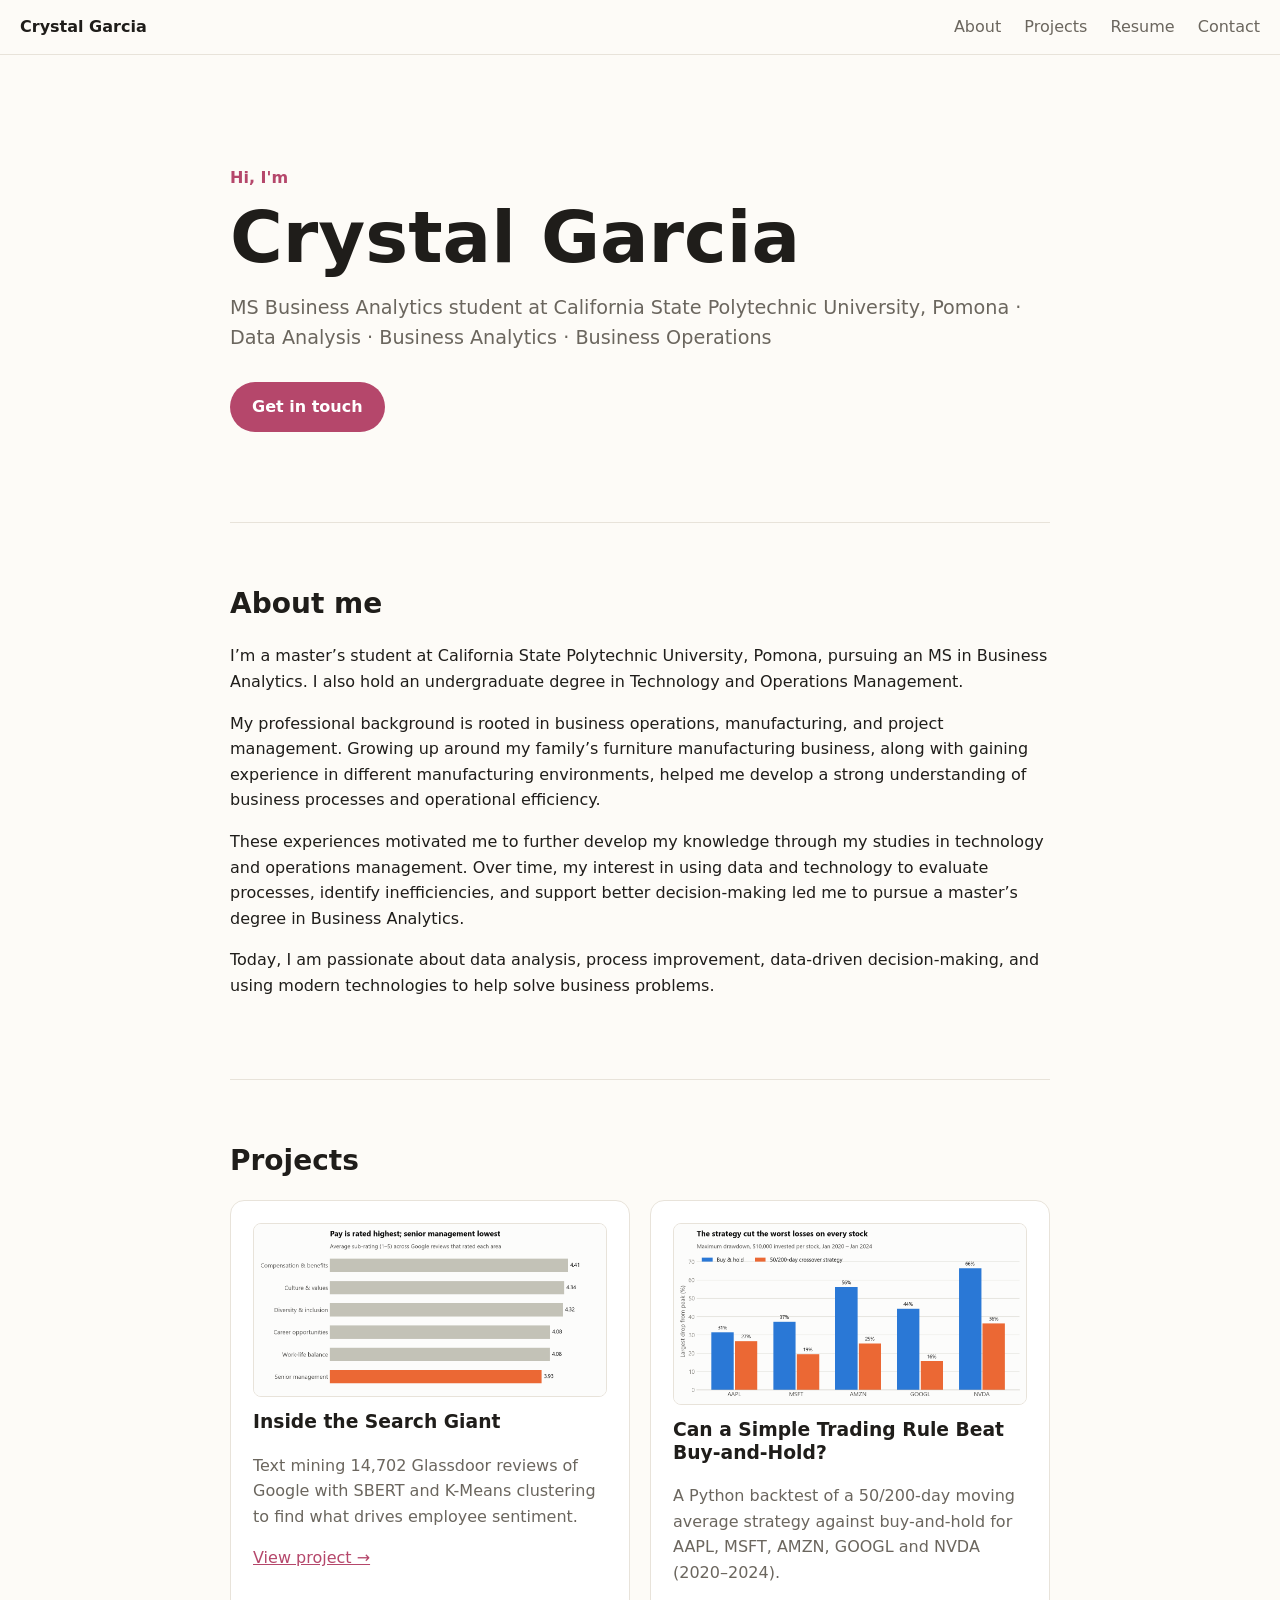
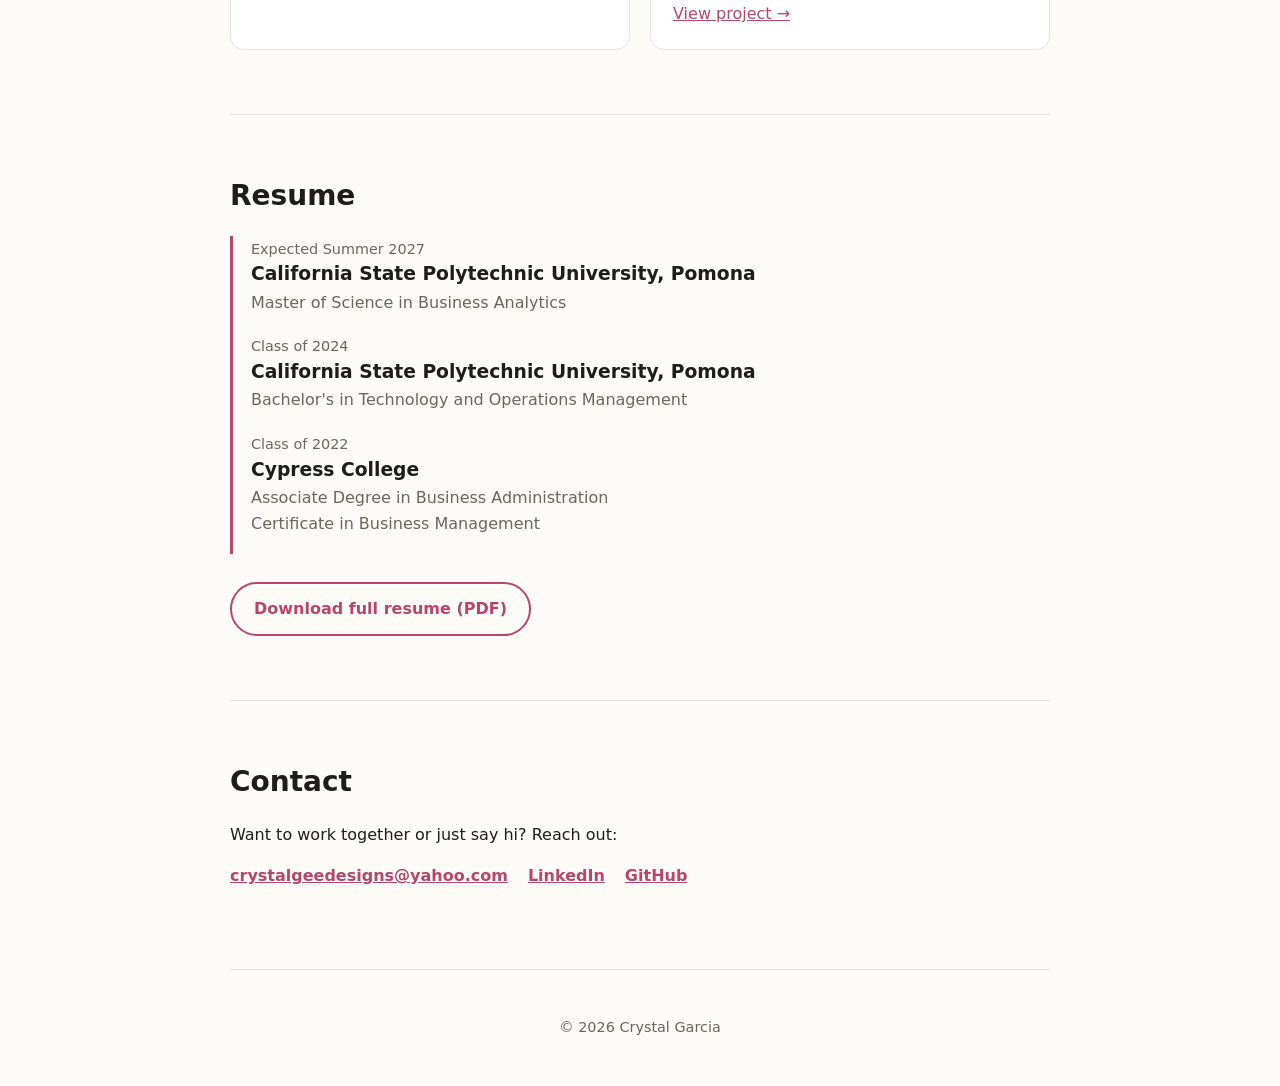
==== index.html @ ae6e78d5 "About me: change "business analysis" to "data analysis" Co-Authored-By: Claude Opus 5.5 <noreply@ant" ====
<!DOCTYPE html>
<html lang="en">
<head>
  <meta charset="UTF-8">
  <meta name="viewport" content="width=device-width, initial-scale=1.0">
  <!-- The text in the browser tab -->
  <title>Crystal Garcia</title>
  <meta name="description" content="Crystal Garcia: MS Business Analytics student at California State Polytechnic University, Pomona.">
  <link rel="stylesheet" href="style.css">
</head>
<body>

  <!-- ============ TOP NAVIGATION ============ -->
  <header class="nav">
    <a class="logo" href="#top">Crystal Garcia</a>
    <nav>
      <a href="#about">About</a>
      <a href="#projects">Projects</a>
      <a href="#resume">Resume</a>
      <a href="#contact">Contact</a>
    </nav>
  </header>

  <main id="top">

    <!-- ============ HERO (the big intro at the top) ============ -->
    <section class="hero">
      <p class="eyebrow">Hi, I'm</p>
      <h1>Crystal Garcia</h1>
      <!-- EDIT ME: a one-line description of yourself -->
      <p class="tagline">MS Business Analytics student at California State Polytechnic University, Pomona &middot; Data Analysis &middot; Business Analytics &middot; Business Operations</p>
      <a class="button" href="#contact">Get in touch</a>
    </section>

    <!-- ============ ABOUT ============ -->
    <section id="about">
      <h2>About me</h2>
      <!-- EDIT ME: write 2–4 sentences about who you are and what you're into -->
      <p>
        I’m a master’s student at California State Polytechnic University, Pomona, pursuing an MS in Business Analytics.
        I also hold an undergraduate degree in Technology and Operations Management.
      </p>
      <p>
        My professional background is rooted in business operations, manufacturing, and project management. Growing up
        around my family’s furniture manufacturing business, along with gaining experience in different manufacturing
        environments, helped me develop a strong understanding of business processes and operational efficiency.
      </p>
      <p>
        These experiences motivated me to further develop my knowledge through my studies in technology and operations
        management. Over time, my interest in using data and technology to evaluate processes, identify inefficiencies,
        and support better decision-making led me to pursue a master’s degree in Business Analytics.
      </p>
      <p>
        Today, I am passionate about data analysis, process improvement, data-driven decision-making, and using
        modern technologies to help solve business problems.
      </p>
    </section>

    <!-- ============ PROJECTS ============ -->
    <!-- To add a project: copy one whole <article> ... </article> block and paste it below the others. -->
    <section id="projects">
      <h2>Projects</h2>
      <div class="grid">

        <article class="card">
          <img class="card-img" src="projects/google-reviews/chart_3_subratings.png" alt="Chart of Google employee sub-ratings">
          <h3>Inside the Search Giant</h3>
          <p>Text mining 14,702 Glassdoor reviews of Google with SBERT and K-Means clustering to find what drives employee sentiment.</p>
          <a href="projects/google-reviews/index.html">View project &rarr;</a>
        </article>

        <article class="card">
          <img class="card-img" src="projects/stock-backtest/drawdown_comparison.png" alt="Chart comparing drawdowns of buy-and-hold and a moving average strategy">
          <h3>Can a Simple Trading Rule Beat Buy-and-Hold?</h3>
          <p>A Python backtest of a 50/200-day moving average strategy against buy-and-hold for AAPL, MSFT, AMZN, GOOGL and NVDA (2020–2024).</p>
          <a href="projects/stock-backtest/index.html">View project &rarr;</a>
        </article>

      </div>
    </section>

    <!-- ============ RESUME ============ -->
    <section id="resume">
      <h2>Resume</h2>
      <div class="timeline">
        <div class="item">
          <span class="when">Expected Summer 2027</span>
          <h3>California State Polytechnic University, Pomona</h3>
          <p>Master of Science in Business Analytics</p>
        </div>
        <div class="item">
          <span class="when">Class of 2024</span>
          <h3>California State Polytechnic University, Pomona</h3>
          <p>Bachelor's in Technology and Operations Management</p>
        </div>
        <div class="item">
          <span class="when">Class of 2022</span>
          <h3>Cypress College</h3>
          <p>Associate Degree in Business Administration</p>
          <p>Certificate in Business Management</p>
        </div>
      </div>
      <!-- HIDDEN for now: put a PDF named resume.pdf in this folder, then delete the word "hidden" below -->
      <a class="button secondary" href="resume.pdf" hidden>Download full resume (PDF)</a>
    </section>

    <!-- ============ CONTACT ============ -->
    <section id="contact">
      <h2>Contact</h2>
      <p>Want to work together or just say hi? Reach out:</p>
      <ul class="links">
        <!-- EDIT ME: replace these with your real links, or delete the ones you don't want -->
        <li><a href="mailto:crystalgeedesigns@yahoo.com">crystalgeedesigns@yahoo.com</a></li>
        <li><a href="https://www.linkedin.com/in/crystal-g-053426270/">LinkedIn</a></li>
        <li><a href="https://github.com/crystal76123">GitHub</a></li>
      </ul>
    </section>

  </main>

  <footer>
    <p>&copy; 2026 Crystal Garcia</p>
  </footer>

</body>
</html>
---- style.css ----
/* ===========================================================
   COLORS & FONTS: change these to restyle the whole site
   =========================================================== */
:root {
  --bg: #fdfbf7;          /* page background */
  --text: #1f1d1a;        /* main text */
  --muted: #6b665e;       /* softer gray text */
  --accent: #b5476b;      /* buttons & links (try #2f6fdb for blue) */
  --card: #ffffff;        /* project card background */
  --border: #e8e3da;
  --font: system-ui, -apple-system, "Segoe UI", Roboto, sans-serif;
}

/* Automatic dark mode when the visitor's computer is in dark mode */
@media (prefers-color-scheme: dark) {
  :root {
    --bg: #17161a;
    --text: #f1eee9;
    --muted: #a9a49c;
    --accent: #e48aa8;
    --card: #211f25;
    --border: #34313a;
  }
}

/* ===========================================================
   BASICS
   =========================================================== */
* { box-sizing: border-box; }

html { scroll-behavior: smooth; }

body {
  margin: 0;
  background: var(--bg);
  color: var(--text);
  font-family: var(--font);
  line-height: 1.6;
}

main {
  max-width: 860px;
  margin: 0 auto;
  padding: 0 20px;
}

section {
  padding: 64px 0;
  border-bottom: 1px solid var(--border);
  scroll-margin-top: 60px; /* so the nav bar doesn't cover headings */
}

h1, h2, h3 { line-height: 1.2; }
h2 { font-size: 1.75rem; margin-top: 0; }

a { color: var(--accent); }

/* ===========================================================
   NAVIGATION BAR
   =========================================================== */
.nav {
  position: sticky;
  top: 0;
  z-index: 10;
  display: flex;
  justify-content: space-between;
  align-items: center;
  flex-wrap: wrap;
  gap: 8px;
  padding: 14px 20px;
  background: var(--bg);
  border-bottom: 1px solid var(--border);
}
.logo {
  font-weight: 700;
  color: var(--text);
  text-decoration: none;
}
.nav nav a {
  margin-left: 18px;
  color: var(--muted);
  text-decoration: none;
}
.nav nav a:hover { color: var(--accent); }

/* ===========================================================
   HERO
   =========================================================== */
.hero { padding: 110px 0 90px; }
.eyebrow { color: var(--accent); font-weight: 600; margin: 0; }
.hero h1 { font-size: clamp(2.5rem, 8vw, 4.5rem); margin: 4px 0 12px; }
.tagline { font-size: 1.2rem; color: var(--muted); margin: 0 0 28px; }

/* ===========================================================
   BUTTONS
   =========================================================== */
.button {
  display: inline-block;
  padding: 12px 22px;
  border-radius: 999px;
  background: var(--accent);
  color: #fff;
  text-decoration: none;
  font-weight: 600;
}
.button.secondary {
  background: transparent;
  color: var(--accent);
  border: 2px solid var(--accent);
}

/* ===========================================================
   PROJECT CARDS
   =========================================================== */
.grid {
  display: grid;
  grid-template-columns: repeat(auto-fit, minmax(230px, 1fr));
  gap: 20px;
}
.card {
  background: var(--card);
  border: 1px solid var(--border);
  border-radius: 14px;
  padding: 22px;
}
.card h3 { margin-top: 0; }
.card p { color: var(--muted); }

.card-img {
  display: block;
  width: 100%;
  border-radius: 8px;
  margin-bottom: 14px;
  border: 1px solid var(--border);
}

/* ===========================================================
   PROJECT PAGES
   =========================================================== */
.project-hero { padding: 70px 0 50px; }
.project-hero h1 { font-size: clamp(2rem, 6vw, 3.2rem); margin: 4px 0 12px; }
.tools { color: var(--muted); font-size: 0.95rem; margin: 0; }

figure { margin: 0 0 44px; }
figure img {
  display: block;
  width: 100%;
  height: auto;
  border-radius: 12px;
  border: 1px solid var(--border);
}
figcaption { margin-top: 12px; color: var(--muted); }
figcaption strong { color: var(--text); }

.back { padding: 32px 0 0; }

/* Results tables on project pages */
.table-wrap { overflow-x: auto; }
table { width: 100%; border-collapse: collapse; font-variant-numeric: tabular-nums; }
th, td { padding: 10px 12px; text-align: left; border-bottom: 1px solid var(--border); }
th { font-size: 0.9rem; color: var(--muted); font-weight: 600; }
.caption { margin: 12px 0 44px; color: var(--muted); }
.caption strong { color: var(--text); }

/* Project files list */
.files { padding-left: 20px; }
.files a { font-weight: 600; }
.files span { color: var(--muted); font-size: 0.9rem; }
.note { color: var(--muted); font-size: 0.9rem; }

/* ===========================================================
   RESUME TIMELINE
   =========================================================== */
.timeline { margin-bottom: 28px; }
.item {
  border-left: 3px solid var(--accent);
  padding: 0 0 18px 18px;
}
.item h3 { margin: 2px 0 4px; }
.item p { margin: 0; color: var(--muted); }
.when { font-size: 0.9rem; color: var(--muted); }

/* ===========================================================
   CONTACT & FOOTER
   =========================================================== */
.links { list-style: none; padding: 0; display: flex; flex-wrap: wrap; gap: 20px; }
.links a { font-weight: 600; }

footer {
  text-align: center;
  color: var(--muted);
  padding: 32px 20px;
  font-size: 0.9rem;
}
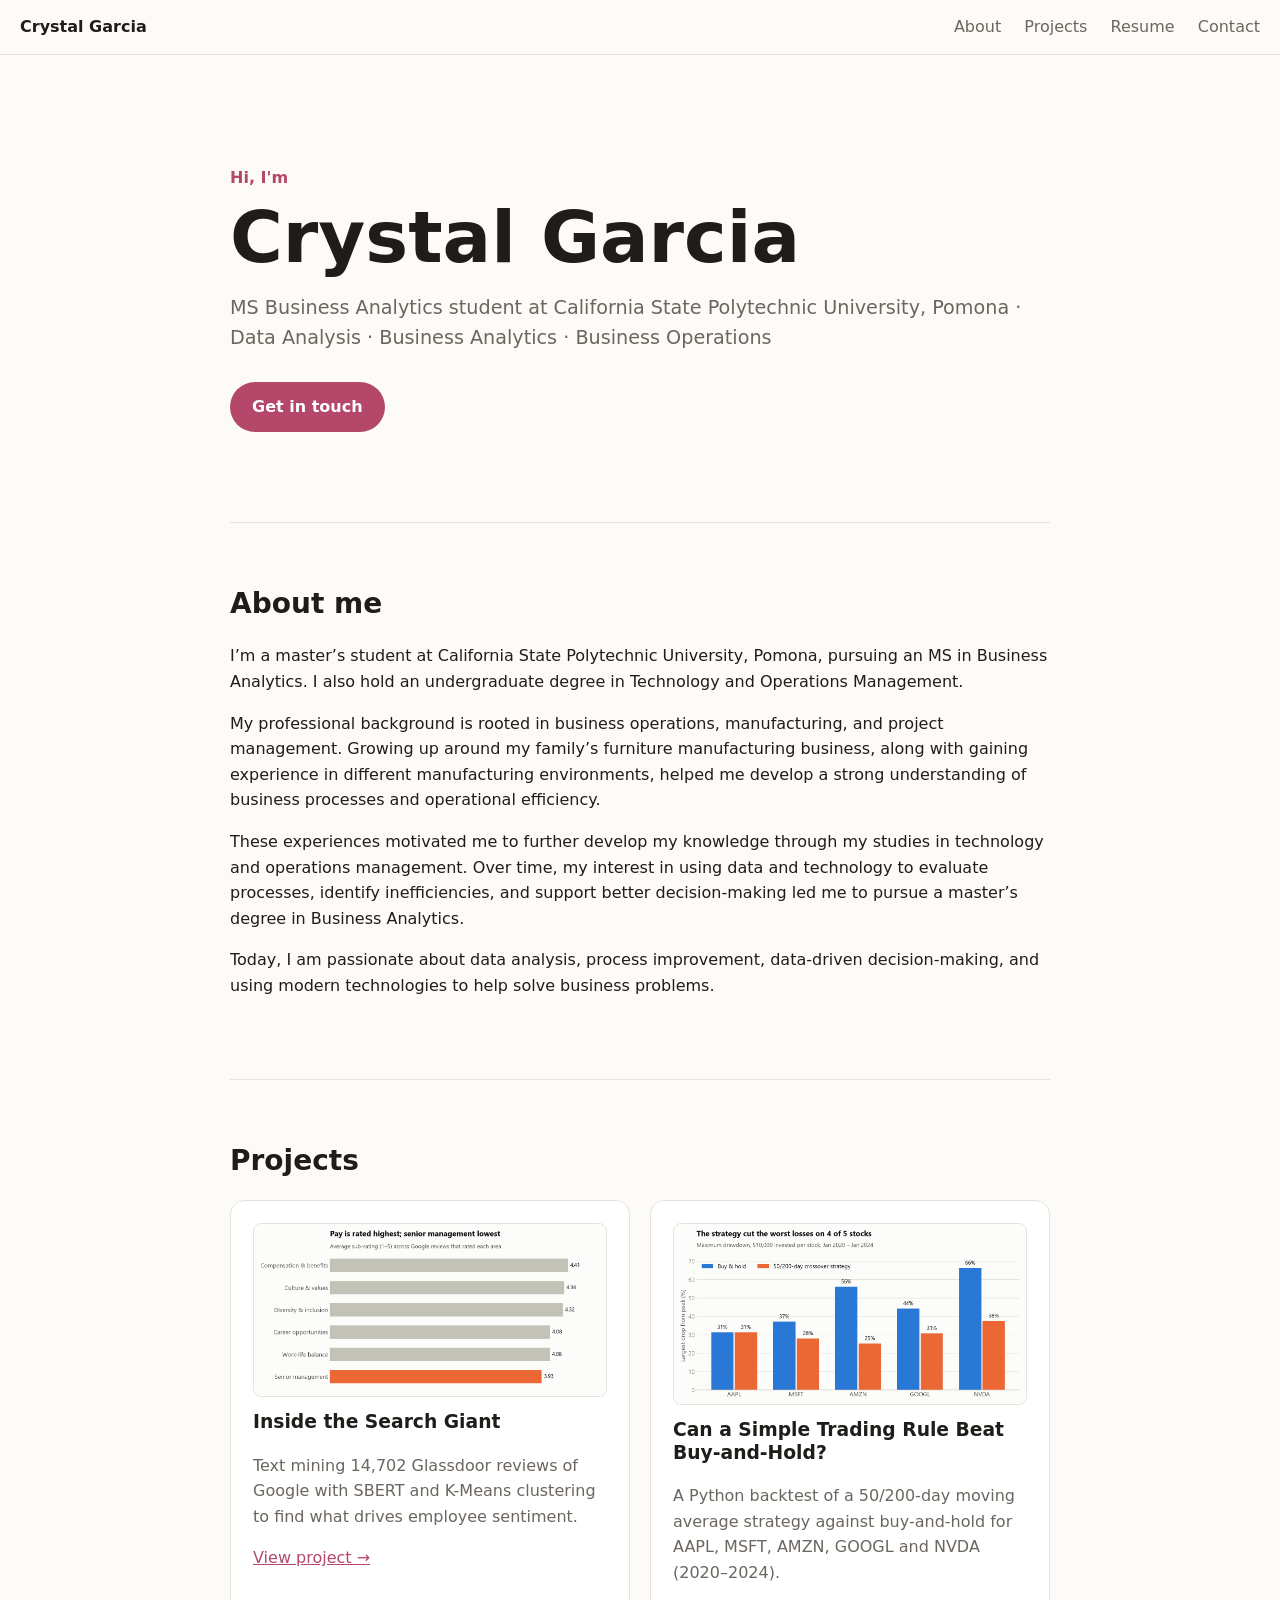
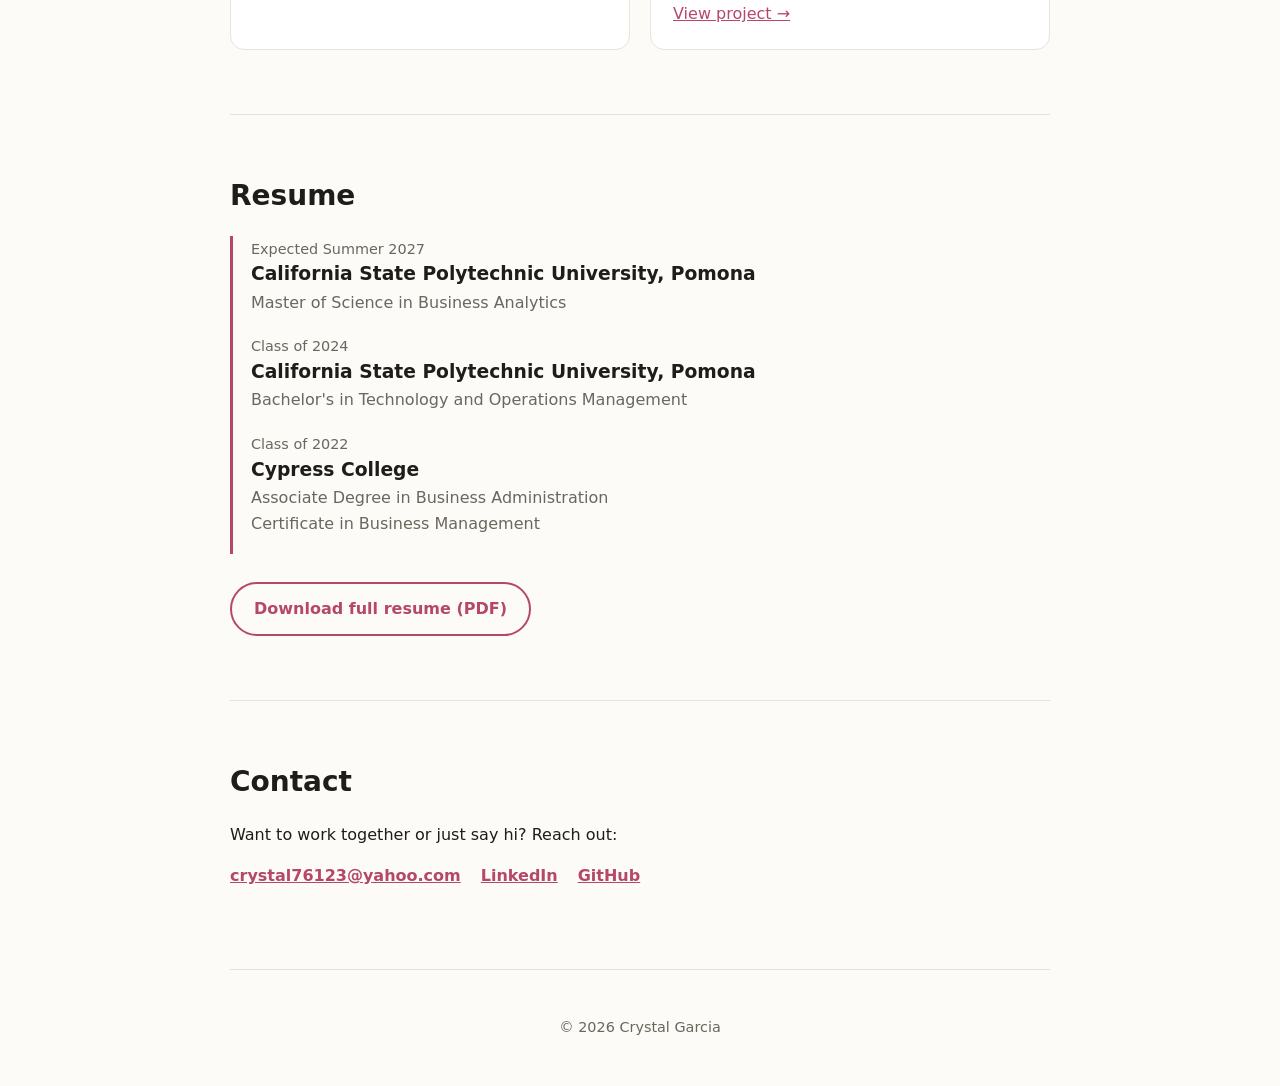
==== commit 996c8a45: "Update contact email Co-Authored-By: Claude Opus 5.5 <noreply@anthropic.com>" ====
--- a/index.html
+++ b/index.html
@@ -110,7 +110,7 @@
       <p>Want to work together or just say hi? Reach out:</p>
       <ul class="links">
         <!-- EDIT ME: replace these with your real links, or delete the ones you don't want -->
-        <li><a href="mailto:crystalgeedesigns@yahoo.com">crystalgeedesigns@yahoo.com</a></li>
+        <li><a href="mailto:crystal76123@yahoo.com">crystal76123@yahoo.com</a></li>
         <li><a href="https://www.linkedin.com/in/crystal-g-053426270/">LinkedIn</a></li>
         <li><a href="https://github.com/crystal76123">GitHub</a></li>
       </ul>
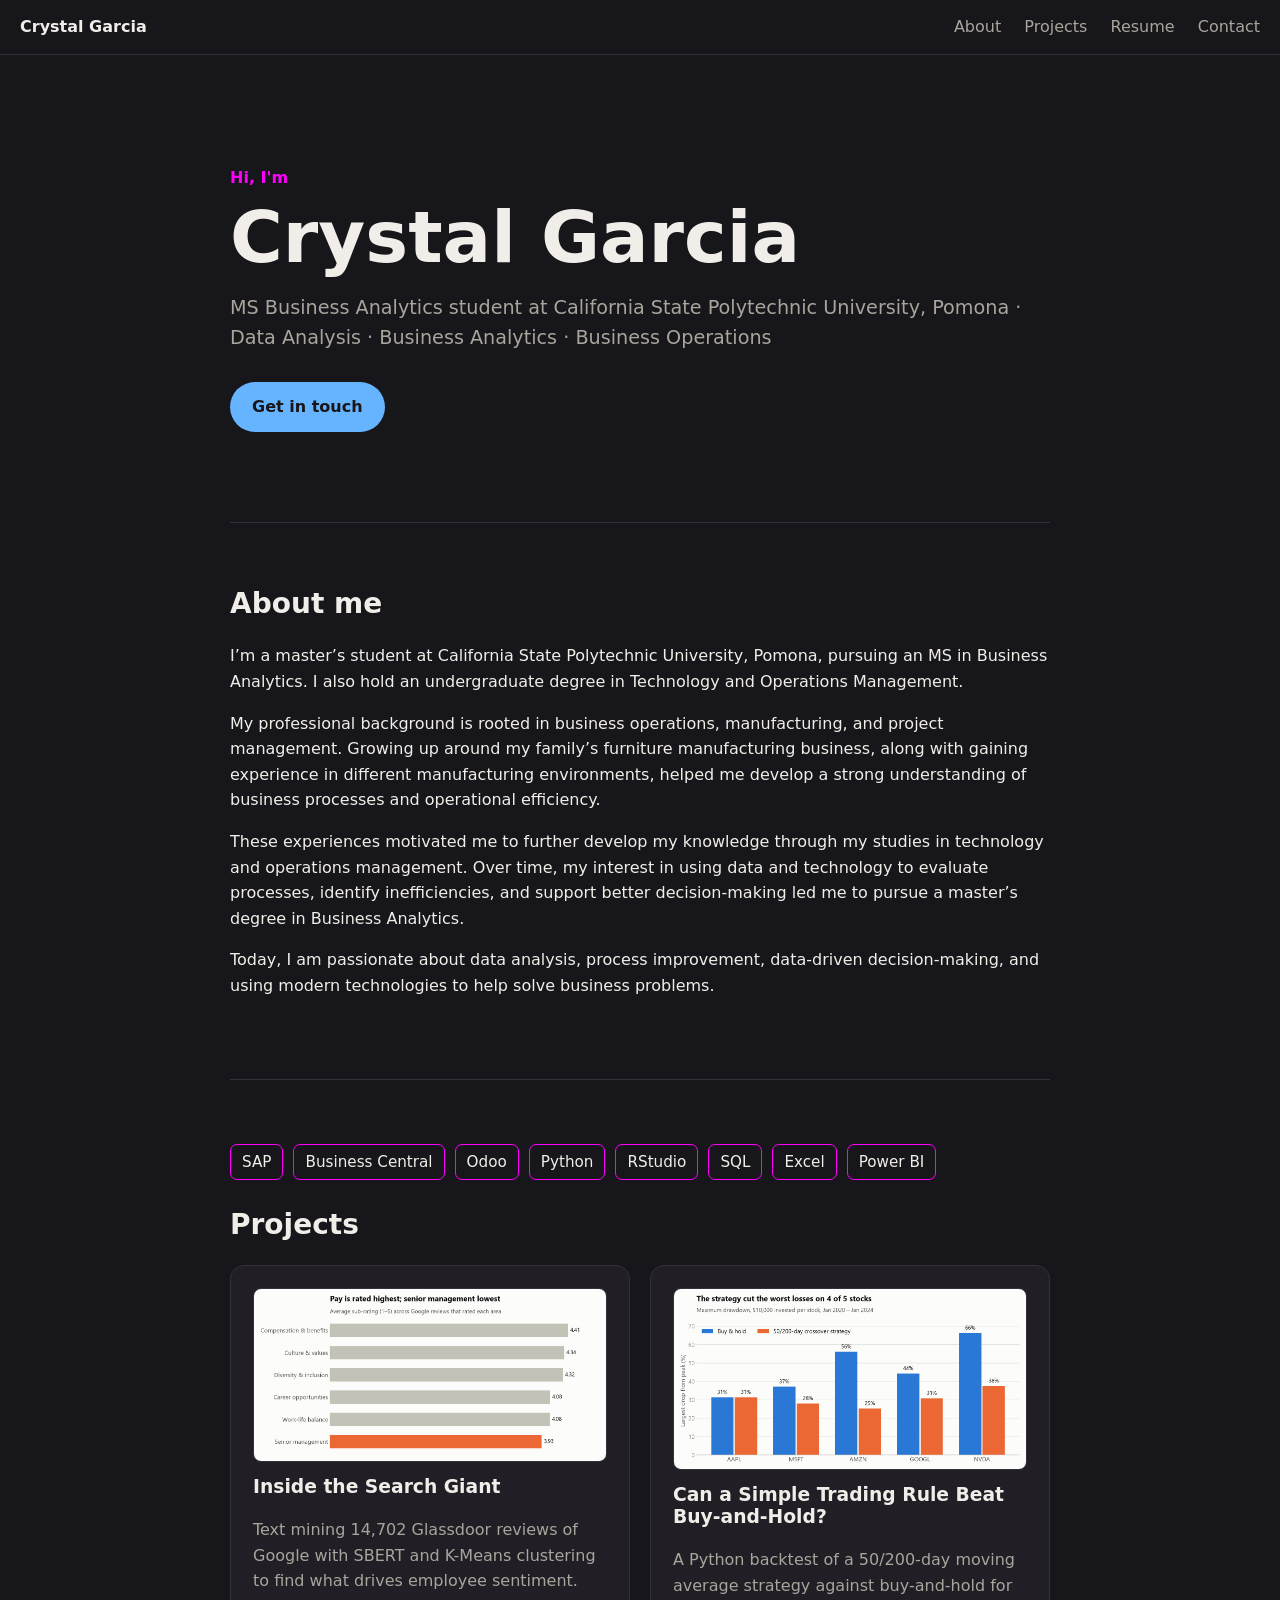
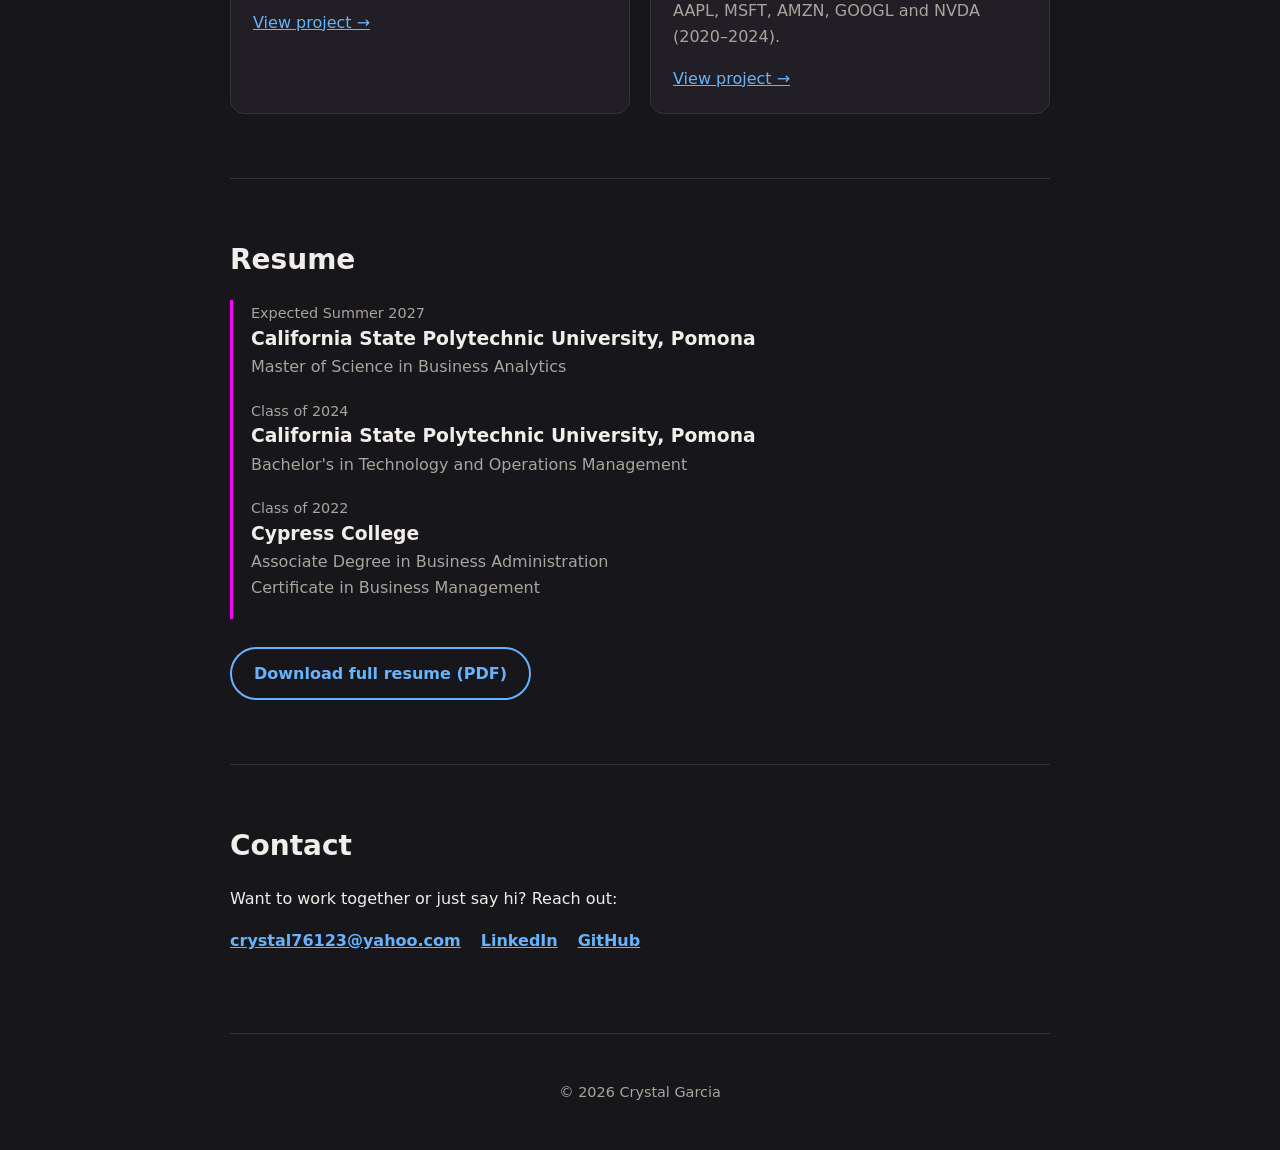
==== commit 22e4a7ac: "Update portfolio theme and tools" ====
--- a/index.html
+++ b/index.html
@@ -59,6 +59,16 @@
     <!-- ============ PROJECTS ============ -->
     <!-- To add a project: copy one whole <article> ... </article> block and paste it below the others. -->
     <section id="projects">
+      <ul class="skill-tags" aria-label="Tools and platforms">
+        <li>SAP</li>
+        <li>Business Central</li>
+        <li>Odoo</li>
+        <li>Python</li>
+        <li>RStudio</li>
+        <li>SQL</li>
+        <li>Excel</li>
+        <li>Power BI</li>
+      </ul>
       <h2>Projects</h2>
       <div class="grid">
 
--- a/style.css
+++ b/style.css
@@ -2,25 +2,14 @@
    COLORS & FONTS: change these to restyle the whole site
    =========================================================== */
 :root {
-  --bg: #fdfbf7;          /* page background */
-  --text: #1f1d1a;        /* main text */
-  --muted: #6b665e;       /* softer gray text */
-  --accent: #b5476b;      /* buttons & links (try #2f6fdb for blue) */
-  --card: #ffffff;        /* project card background */
-  --border: #e8e3da;
+  --bg: #17161a;          /* page background */
+  --text: #f1eee9;        /* main text */
+  --muted: #a9a49c;       /* softer text */
+  --accent-fuchsia: fuchsia;
+  --accent-blue: #66b3ff;
+  --card: #211f25;        /* project card background */
+  --border: #34313a;
   --font: system-ui, -apple-system, "Segoe UI", Roboto, sans-serif;
-}
-
-/* Automatic dark mode when the visitor's computer is in dark mode */
-@media (prefers-color-scheme: dark) {
-  :root {
-    --bg: #17161a;
-    --text: #f1eee9;
-    --muted: #a9a49c;
-    --accent: #e48aa8;
-    --card: #211f25;
-    --border: #34313a;
-  }
 }
 
 /* ===========================================================
@@ -53,7 +42,23 @@
 h1, h2, h3 { line-height: 1.2; }
 h2 { font-size: 1.75rem; margin-top: 0; }
 
-a { color: var(--accent); }
+a { color: var(--accent-blue); }
+
+.skill-tags {
+  display: flex;
+  flex-wrap: wrap;
+  gap: 10px;
+  list-style: none;
+  margin: 0 0 28px;
+  padding: 0;
+}
+.skill-tags li {
+  border: 1px solid var(--accent-fuchsia);
+  border-radius: 7px;
+  padding: 5px 11px;
+  color: var(--text);
+  font-size: 0.95rem;
+}
 
 /* ===========================================================
    NAVIGATION BAR
@@ -81,13 +86,13 @@
   color: var(--muted);
   text-decoration: none;
 }
-.nav nav a:hover { color: var(--accent); }
+.nav nav a:hover { color: var(--accent-blue); }
 
 /* ===========================================================
    HERO
    =========================================================== */
 .hero { padding: 110px 0 90px; }
-.eyebrow { color: var(--accent); font-weight: 600; margin: 0; }
+.eyebrow { color: var(--accent-fuchsia); font-weight: 600; margin: 0; }
 .hero h1 { font-size: clamp(2.5rem, 8vw, 4.5rem); margin: 4px 0 12px; }
 .tagline { font-size: 1.2rem; color: var(--muted); margin: 0 0 28px; }
 
@@ -98,15 +103,16 @@
   display: inline-block;
   padding: 12px 22px;
   border-radius: 999px;
-  background: var(--accent);
-  color: #fff;
+  background: var(--accent-fuchsia);
+  color: var(--bg);
   text-decoration: none;
   font-weight: 600;
 }
+.hero .button { background: var(--accent-blue); }
 .button.secondary {
   background: transparent;
-  color: var(--accent);
-  border: 2px solid var(--accent);
+  color: var(--accent-blue);
+  border: 2px solid var(--accent-blue);
 }
 
 /* ===========================================================
@@ -173,7 +179,7 @@
    =========================================================== */
 .timeline { margin-bottom: 28px; }
 .item {
-  border-left: 3px solid var(--accent);
+  border-left: 3px solid var(--accent-fuchsia);
   padding: 0 0 18px 18px;
 }
 .item h3 { margin: 2px 0 4px; }
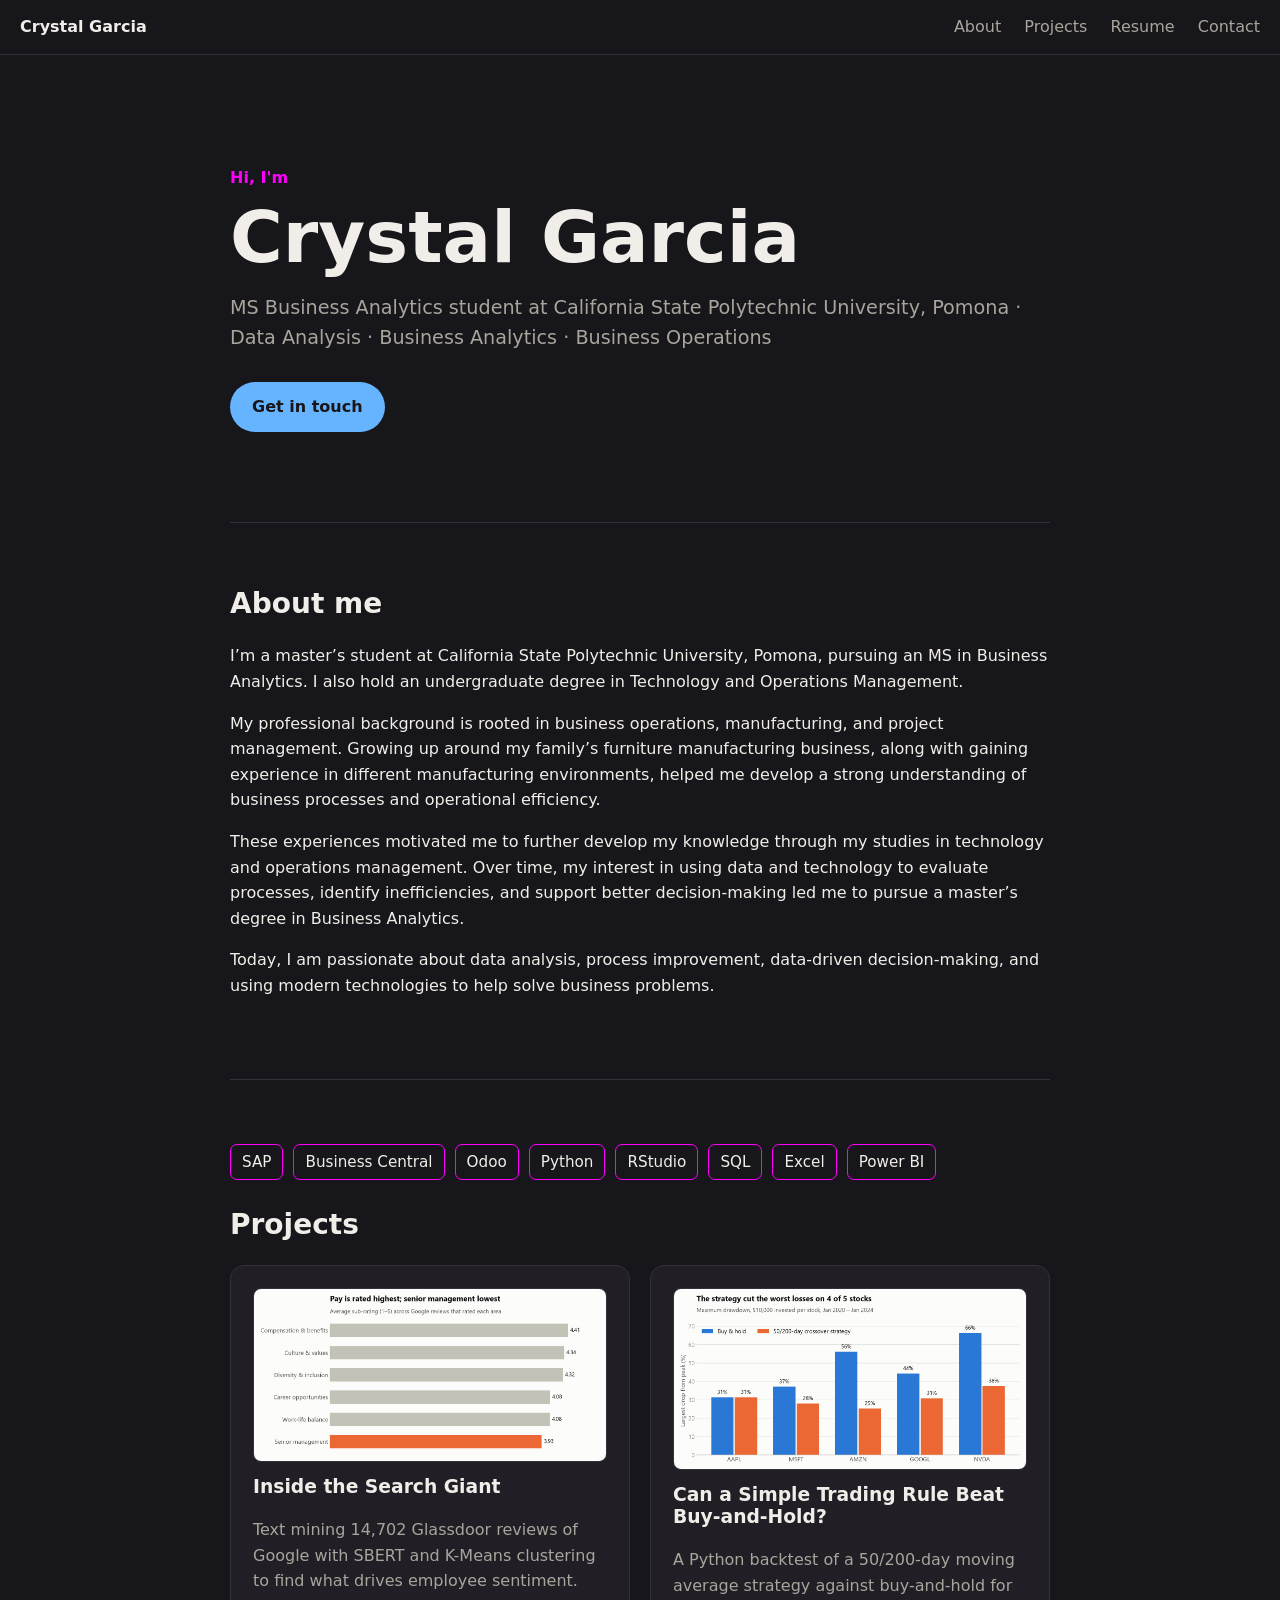
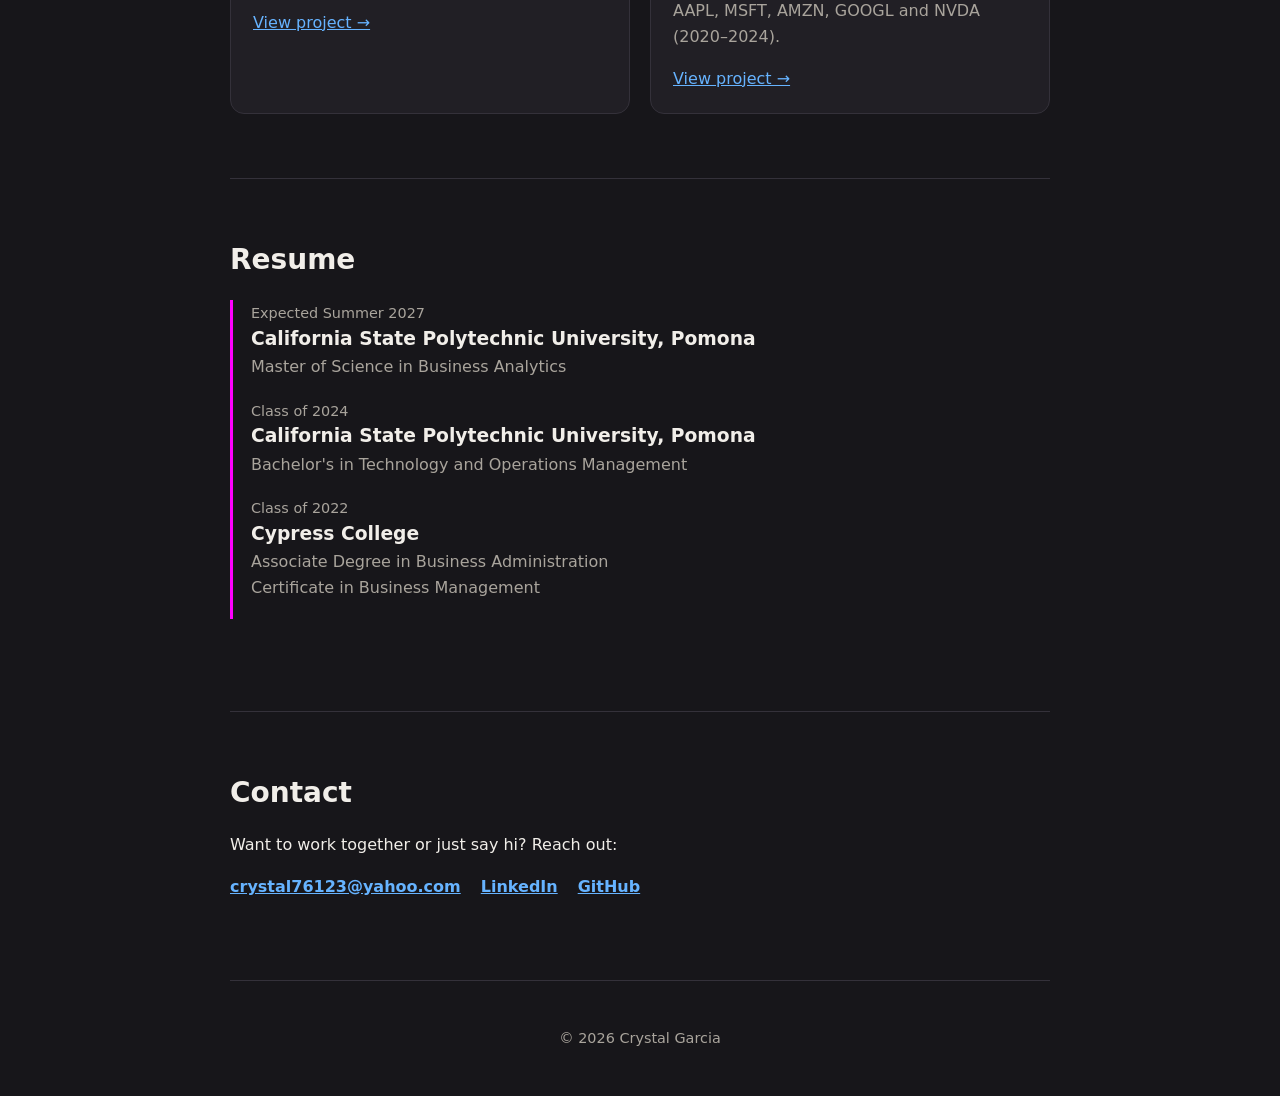
==== commit 821c2a85: "Remove resume download button" ====
--- a/index.html
+++ b/index.html
@@ -6,7 +6,7 @@
   <!-- The text in the browser tab -->
   <title>Crystal Garcia</title>
   <meta name="description" content="Crystal Garcia: MS Business Analytics student at California State Polytechnic University, Pomona.">
-  <link rel="stylesheet" href="style.css">
+  <link rel="stylesheet" href="style.css?v=22e4a7a">
 </head>
 <body>
 
@@ -110,8 +110,6 @@
           <p>Certificate in Business Management</p>
         </div>
       </div>
-      <!-- HIDDEN for now: put a PDF named resume.pdf in this folder, then delete the word "hidden" below -->
-      <a class="button secondary" href="resume.pdf" hidden>Download full resume (PDF)</a>
     </section>
 
     <!-- ============ CONTACT ============ -->
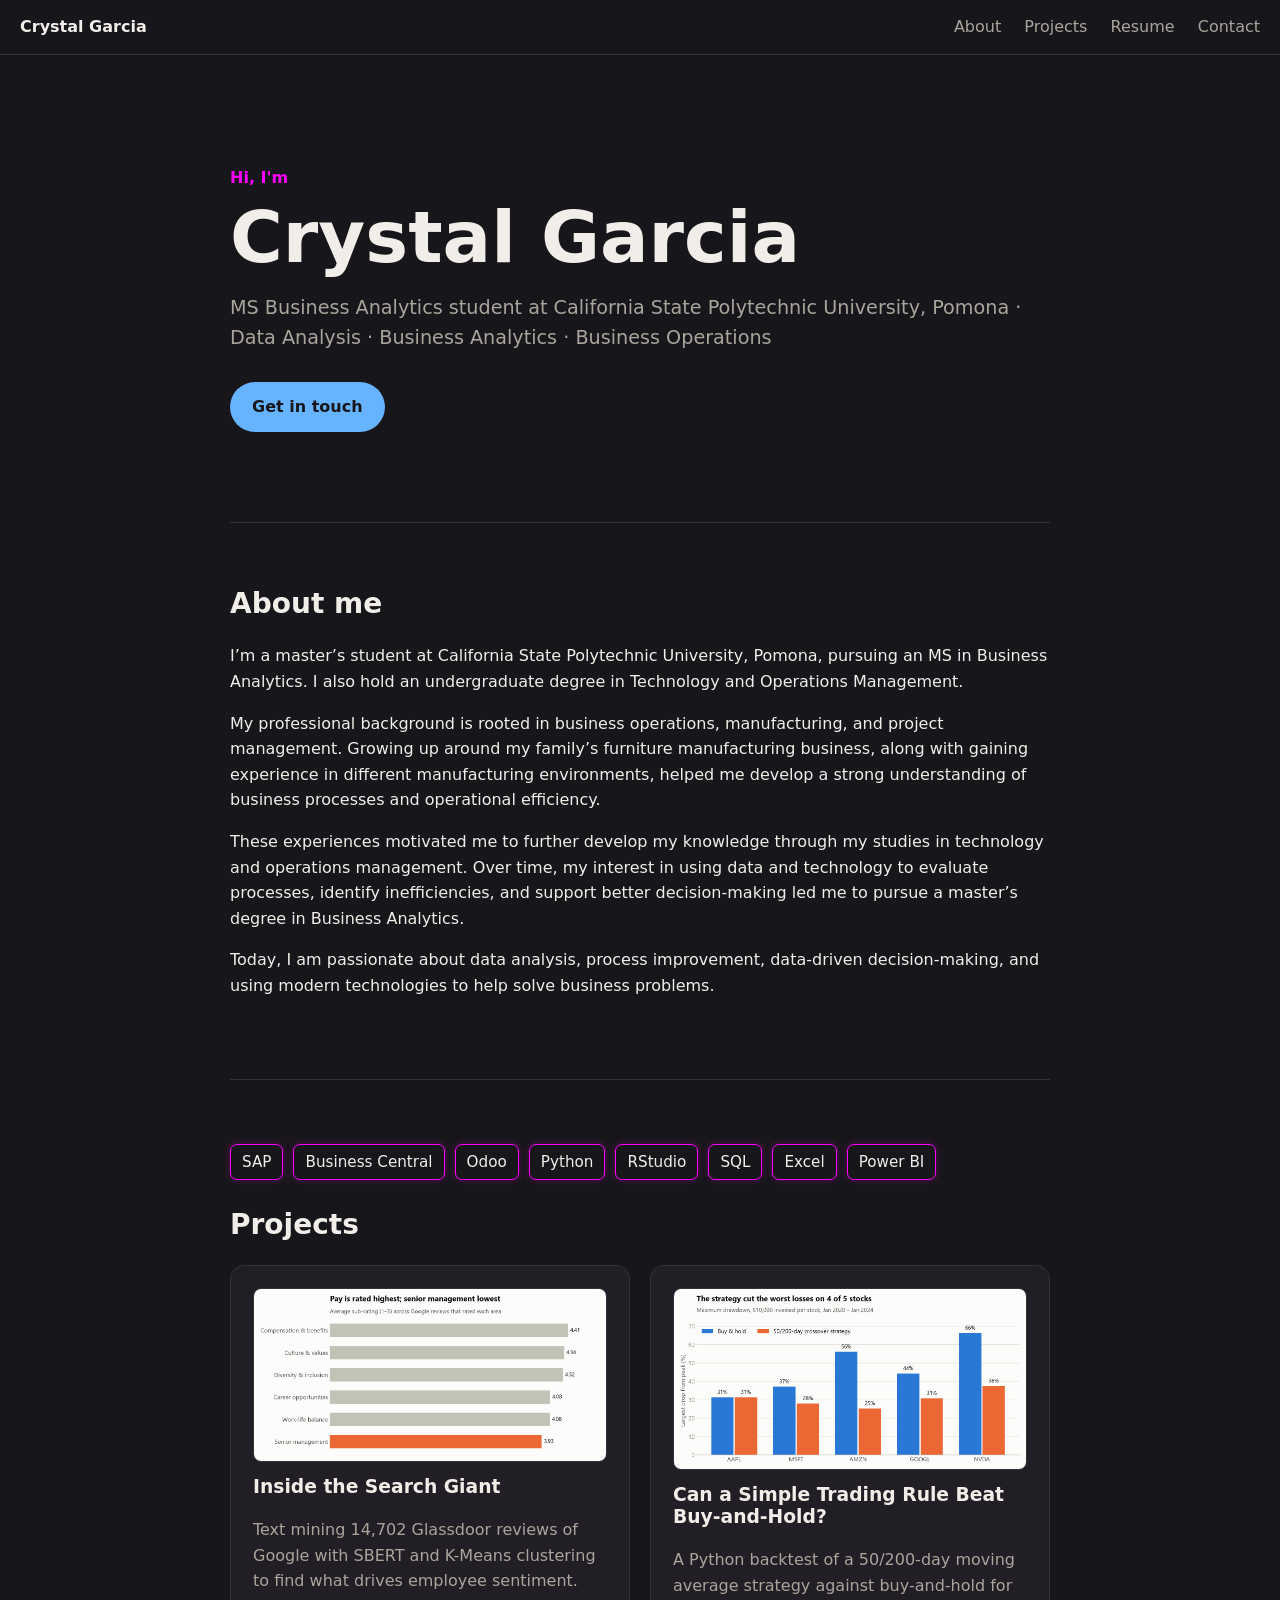
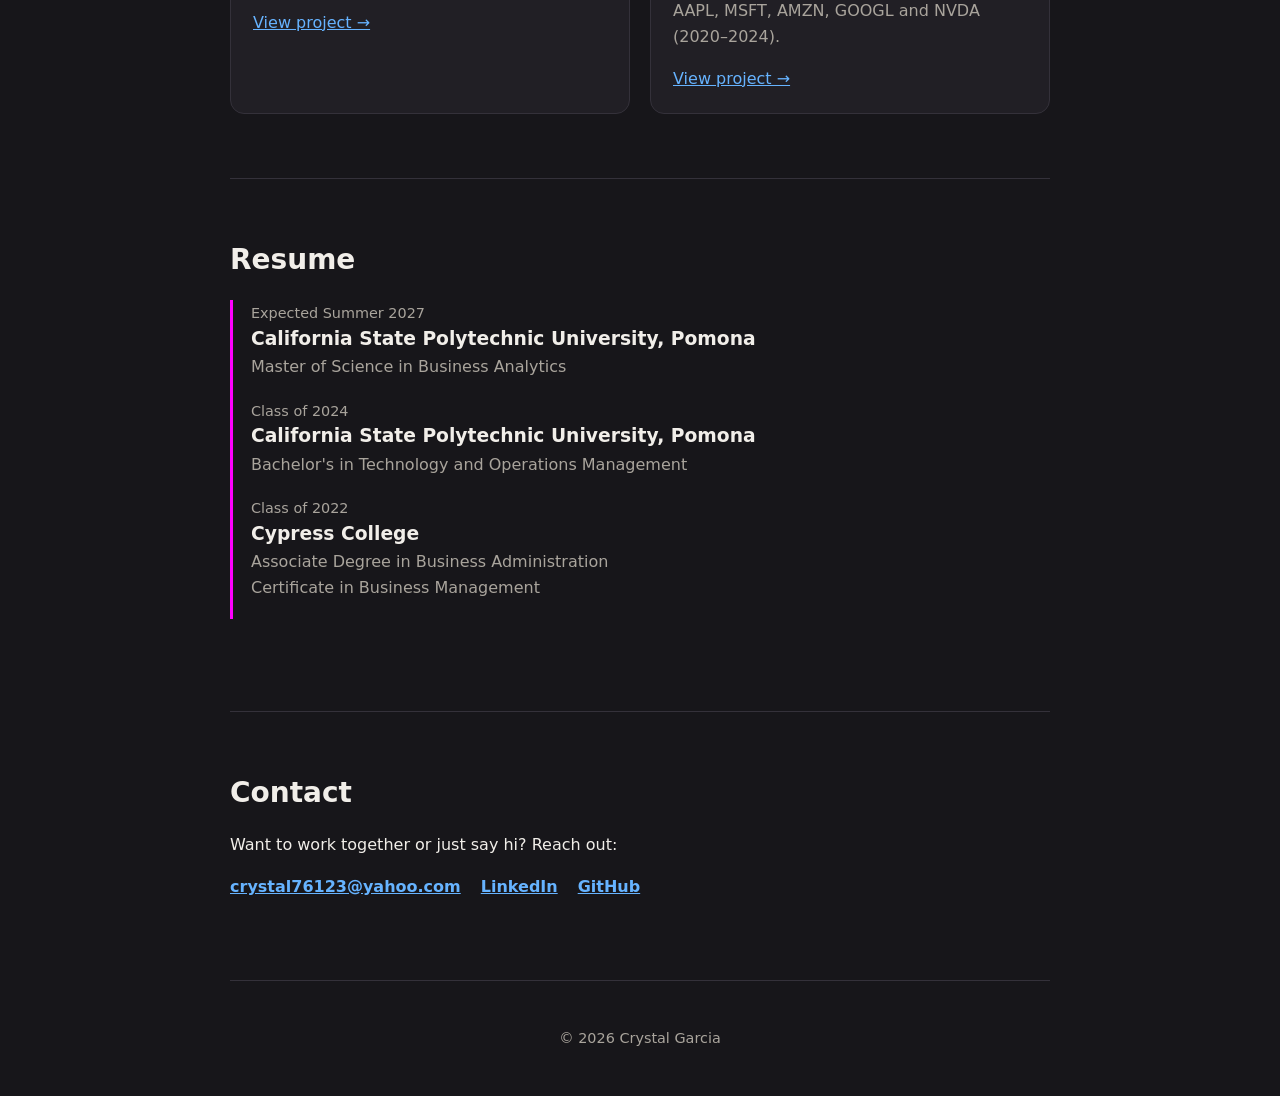
==== commit c26d3a84: "Animate glowing skill bubbles" ====
--- a/index.html
+++ b/index.html
@@ -6,7 +6,7 @@
   <!-- The text in the browser tab -->
   <title>Crystal Garcia</title>
   <meta name="description" content="Crystal Garcia: MS Business Analytics student at California State Polytechnic University, Pomona.">
-  <link rel="stylesheet" href="style.css?v=22e4a7a">
+  <link rel="stylesheet" href="style.css?v=20261012-2">
 </head>
 <body>
 
--- a/style.css
+++ b/style.css
@@ -58,6 +58,24 @@
   padding: 5px 11px;
   color: var(--text);
   font-size: 0.95rem;
+  box-shadow: 0 0 7px rgba(255, 0, 255, 0.28);
+  animation: bubble-float 3.2s ease-in-out infinite;
+}
+.skill-tags li:nth-child(even) {
+  animation-delay: -1.6s;
+}
+@keyframes bubble-float {
+  0%, 100% {
+    transform: translateY(0);
+    box-shadow: 0 0 7px rgba(255, 0, 255, 0.28);
+  }
+  50% {
+    transform: translateY(-4px);
+    box-shadow: 0 0 14px rgba(255, 0, 255, 0.55);
+  }
+}
+@media (prefers-reduced-motion: reduce) {
+  .skill-tags li { animation: none; }
 }
 
 /* ===========================================================
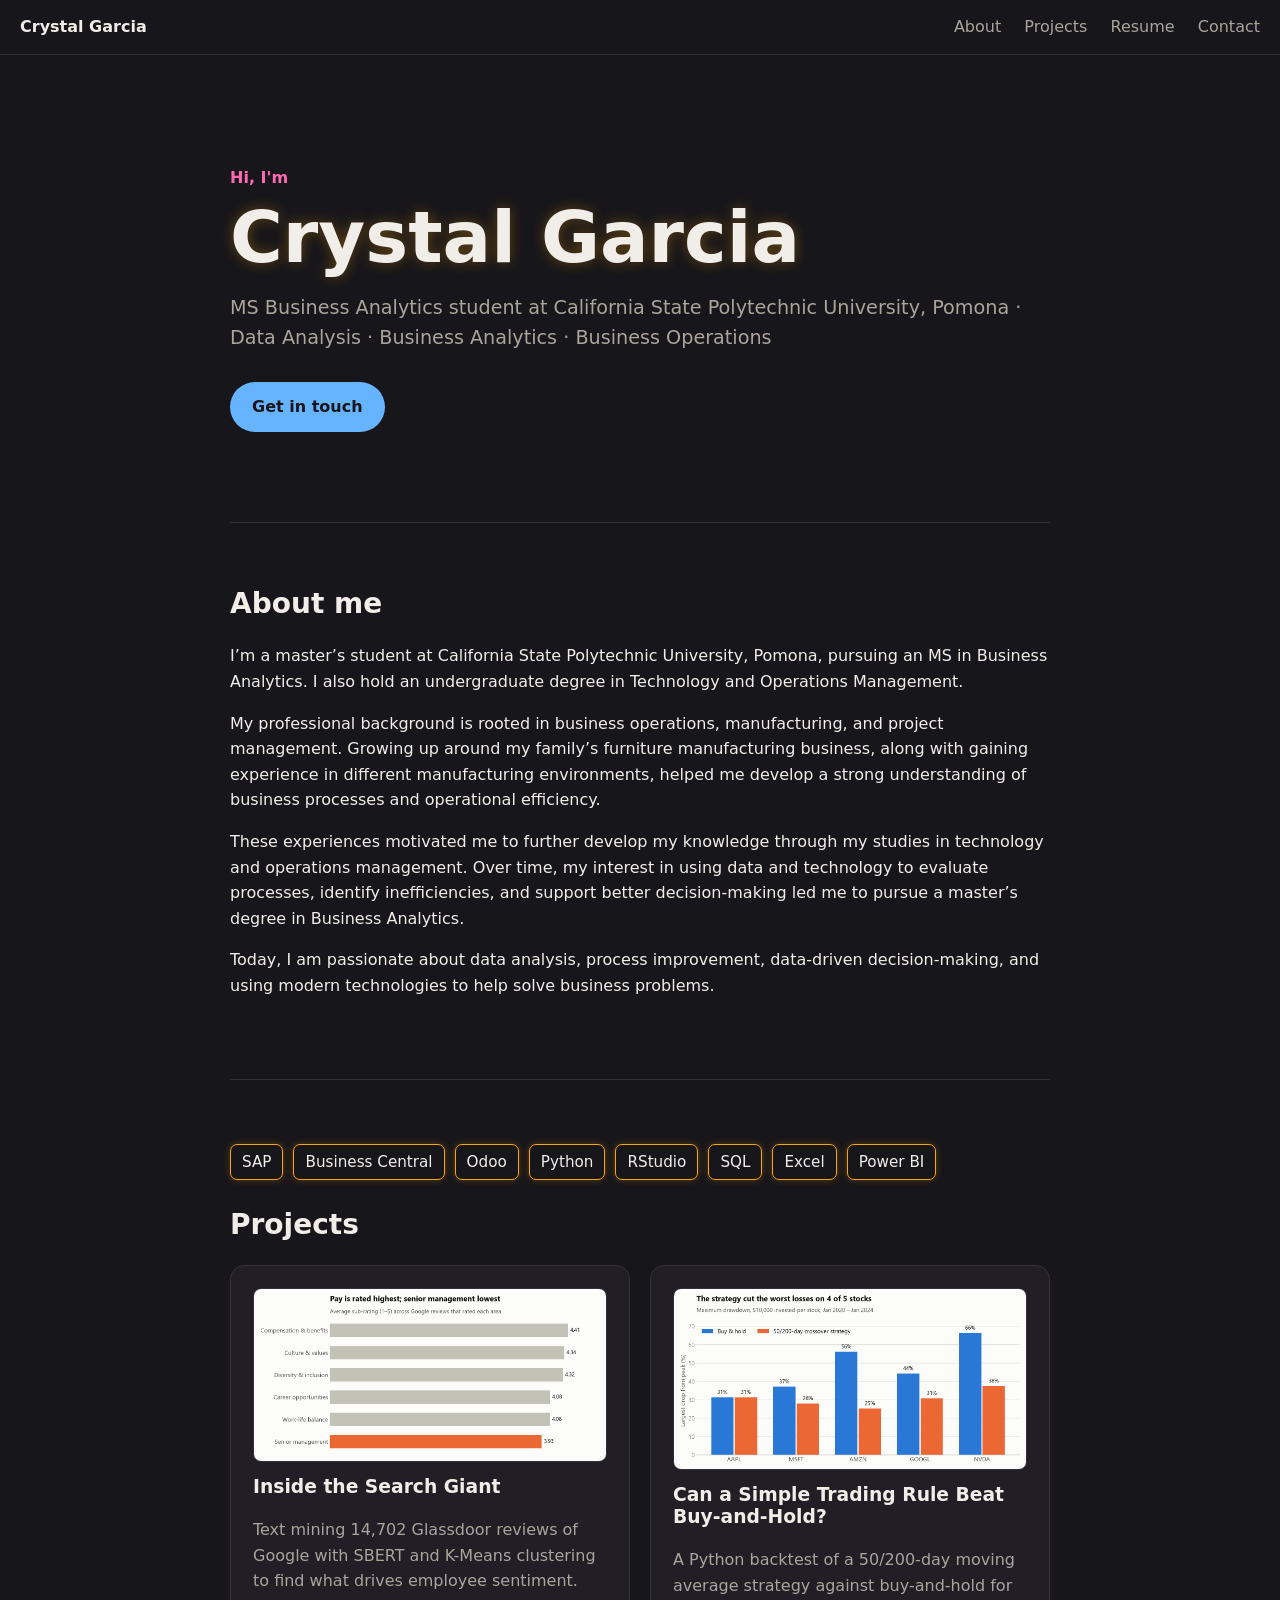
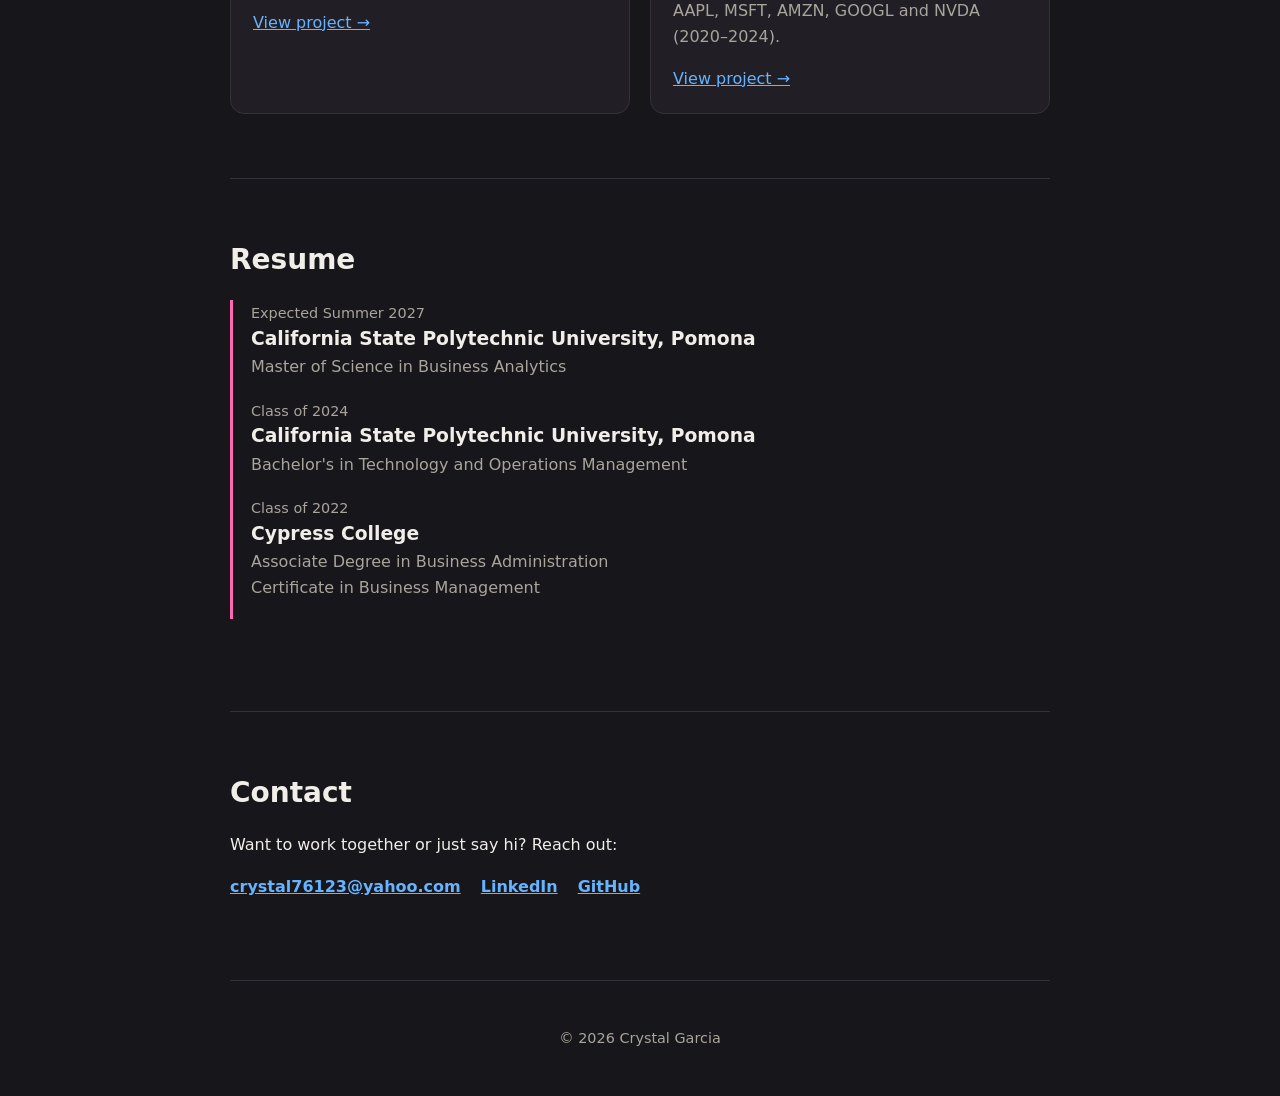
==== commit 3af10d22: "Update portfolio accent colors" ====
--- a/index.html
+++ b/index.html
@@ -6,7 +6,7 @@
   <!-- The text in the browser tab -->
   <title>Crystal Garcia</title>
   <meta name="description" content="Crystal Garcia: MS Business Analytics student at California State Polytechnic University, Pomona.">
-  <link rel="stylesheet" href="style.css?v=20261012-2">
+  <link rel="stylesheet" href="style.css?v=20261012-3">
 </head>
 <body>
 
--- a/style.css
+++ b/style.css
@@ -5,7 +5,8 @@
   --bg: #17161a;          /* page background */
   --text: #f1eee9;        /* main text */
   --muted: #a9a49c;       /* softer text */
-  --accent-fuchsia: fuchsia;
+  --accent-hot-pink: hotpink;
+  --accent-orange: orange;
   --accent-blue: #66b3ff;
   --card: #211f25;        /* project card background */
   --border: #34313a;
@@ -53,29 +54,12 @@
   padding: 0;
 }
 .skill-tags li {
-  border: 1px solid var(--accent-fuchsia);
+  border: 1px solid var(--accent-orange);
   border-radius: 7px;
   padding: 5px 11px;
   color: var(--text);
   font-size: 0.95rem;
-  box-shadow: 0 0 7px rgba(255, 0, 255, 0.28);
-  animation: bubble-float 3.2s ease-in-out infinite;
-}
-.skill-tags li:nth-child(even) {
-  animation-delay: -1.6s;
-}
-@keyframes bubble-float {
-  0%, 100% {
-    transform: translateY(0);
-    box-shadow: 0 0 7px rgba(255, 0, 255, 0.28);
-  }
-  50% {
-    transform: translateY(-4px);
-    box-shadow: 0 0 14px rgba(255, 0, 255, 0.55);
-  }
-}
-@media (prefers-reduced-motion: reduce) {
-  .skill-tags li { animation: none; }
+  box-shadow: 0 0 7px rgba(255, 165, 0, 0.28);
 }
 
 /* ===========================================================
@@ -110,8 +94,12 @@
    HERO
    =========================================================== */
 .hero { padding: 110px 0 90px; }
-.eyebrow { color: var(--accent-fuchsia); font-weight: 600; margin: 0; }
-.hero h1 { font-size: clamp(2.5rem, 8vw, 4.5rem); margin: 4px 0 12px; }
+.eyebrow { color: var(--accent-hot-pink); font-weight: 600; margin: 0; }
+.hero h1 {
+  font-size: clamp(2.5rem, 8vw, 4.5rem);
+  margin: 4px 0 12px;
+  text-shadow: 0 0 14px rgba(255, 165, 0, 0.32);
+}
 .tagline { font-size: 1.2rem; color: var(--muted); margin: 0 0 28px; }
 
 /* ===========================================================
@@ -121,7 +109,7 @@
   display: inline-block;
   padding: 12px 22px;
   border-radius: 999px;
-  background: var(--accent-fuchsia);
+  background: var(--accent-orange);
   color: var(--bg);
   text-decoration: none;
   font-weight: 600;
@@ -197,7 +185,7 @@
    =========================================================== */
 .timeline { margin-bottom: 28px; }
 .item {
-  border-left: 3px solid var(--accent-fuchsia);
+  border-left: 3px solid var(--accent-hot-pink);
   padding: 0 0 18px 18px;
 }
 .item h3 { margin: 2px 0 4px; }
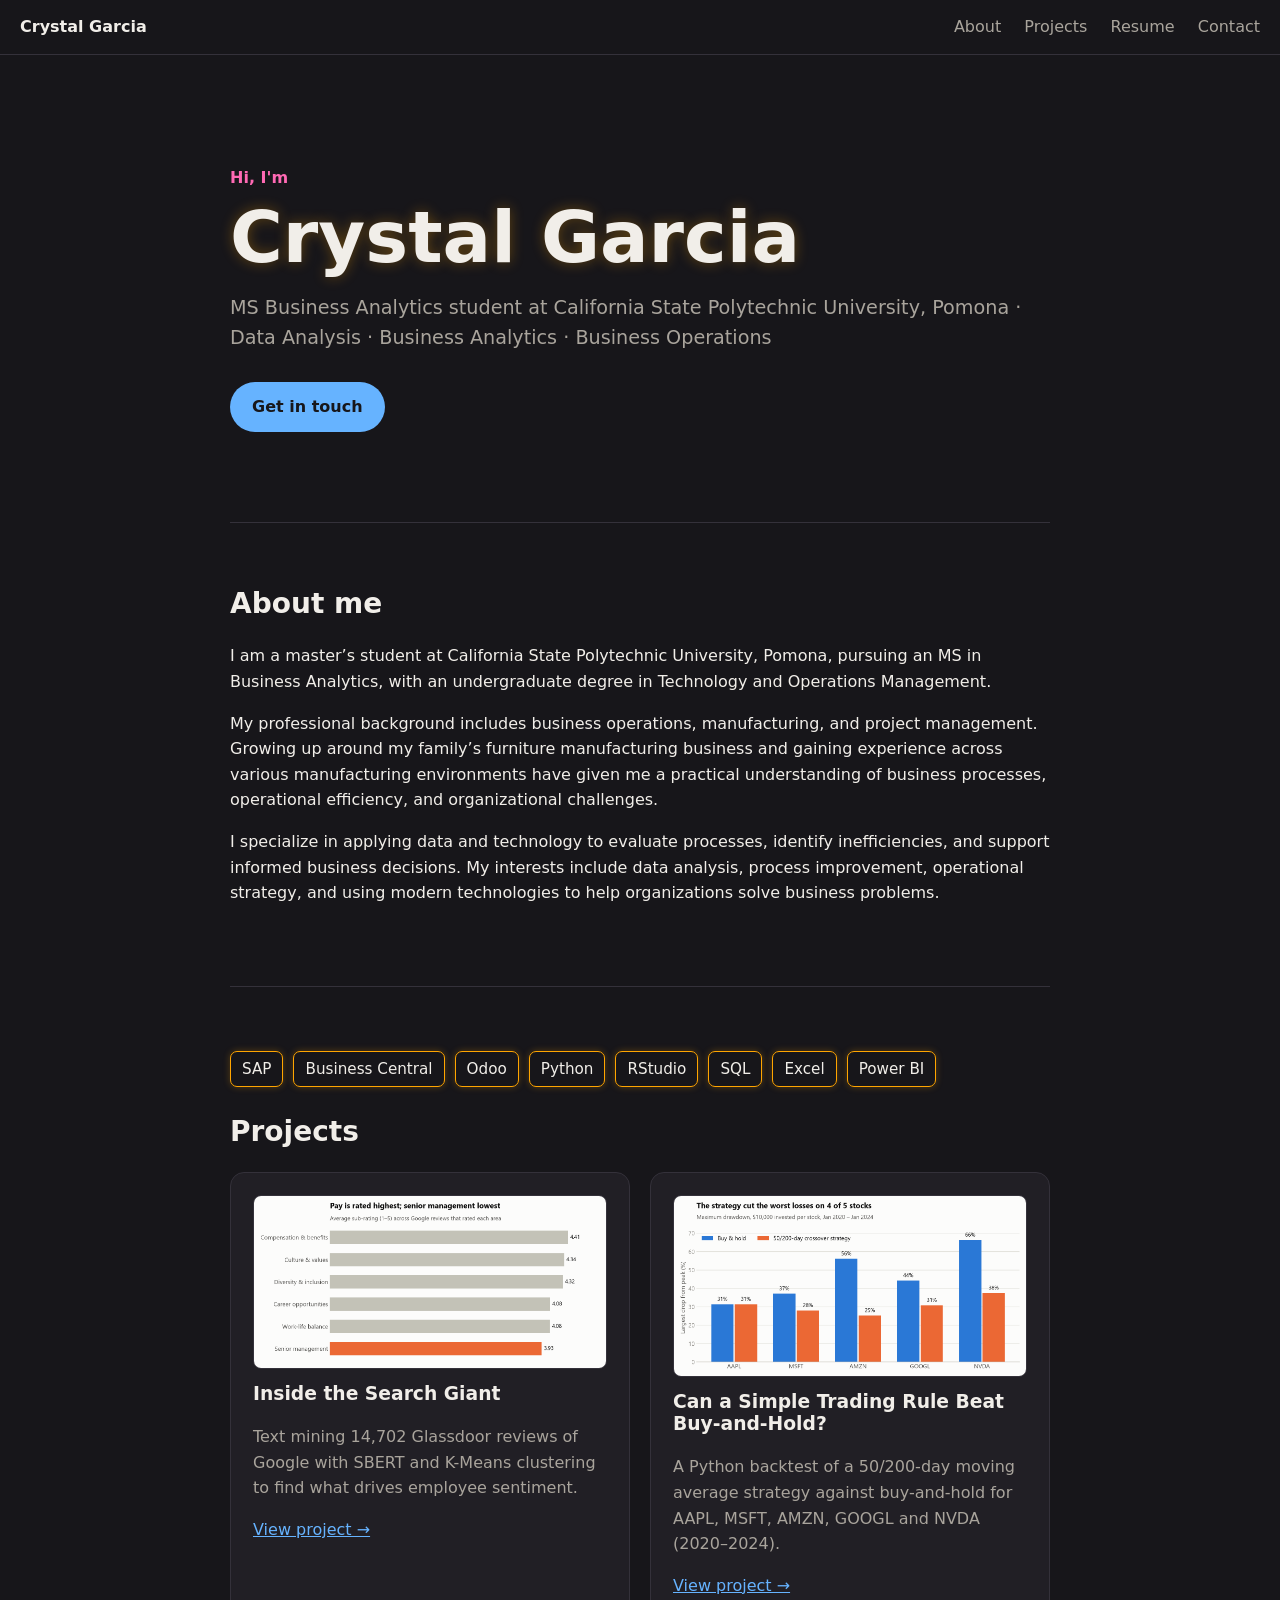
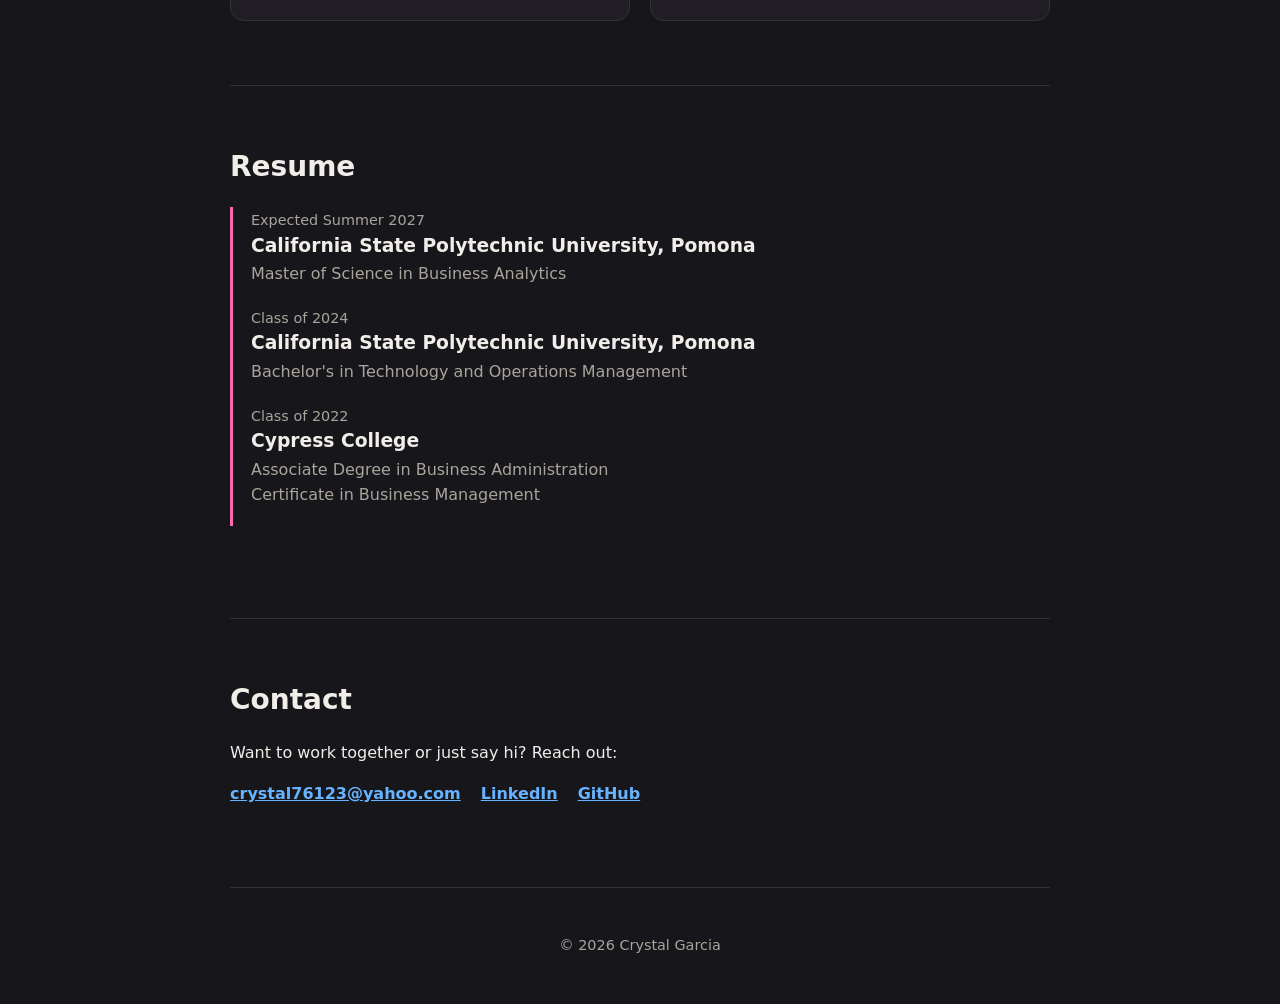
==== commit 0166a66d: "Update About Me copy" ====
--- a/index.html
+++ b/index.html
@@ -37,22 +37,13 @@
       <h2>About me</h2>
       <!-- EDIT ME: write 2–4 sentences about who you are and what you're into -->
       <p>
-        I’m a master’s student at California State Polytechnic University, Pomona, pursuing an MS in Business Analytics.
-        I also hold an undergraduate degree in Technology and Operations Management.
+        I am a master’s student at California State Polytechnic University, Pomona, pursuing an MS in Business Analytics, with an undergraduate degree in Technology and Operations Management.
       </p>
       <p>
-        My professional background is rooted in business operations, manufacturing, and project management. Growing up
-        around my family’s furniture manufacturing business, along with gaining experience in different manufacturing
-        environments, helped me develop a strong understanding of business processes and operational efficiency.
+        My professional background includes business operations, manufacturing, and project management. Growing up around my family’s furniture manufacturing business and gaining experience across various manufacturing environments have given me a practical understanding of business processes, operational efficiency, and organizational challenges.
       </p>
       <p>
-        These experiences motivated me to further develop my knowledge through my studies in technology and operations
-        management. Over time, my interest in using data and technology to evaluate processes, identify inefficiencies,
-        and support better decision-making led me to pursue a master’s degree in Business Analytics.
-      </p>
-      <p>
-        Today, I am passionate about data analysis, process improvement, data-driven decision-making, and using
-        modern technologies to help solve business problems.
+        I specialize in applying data and technology to evaluate processes, identify inefficiencies, and support informed business decisions. My interests include data analysis, process improvement, operational strategy, and using modern technologies to help organizations solve business problems.
       </p>
     </section>
 
